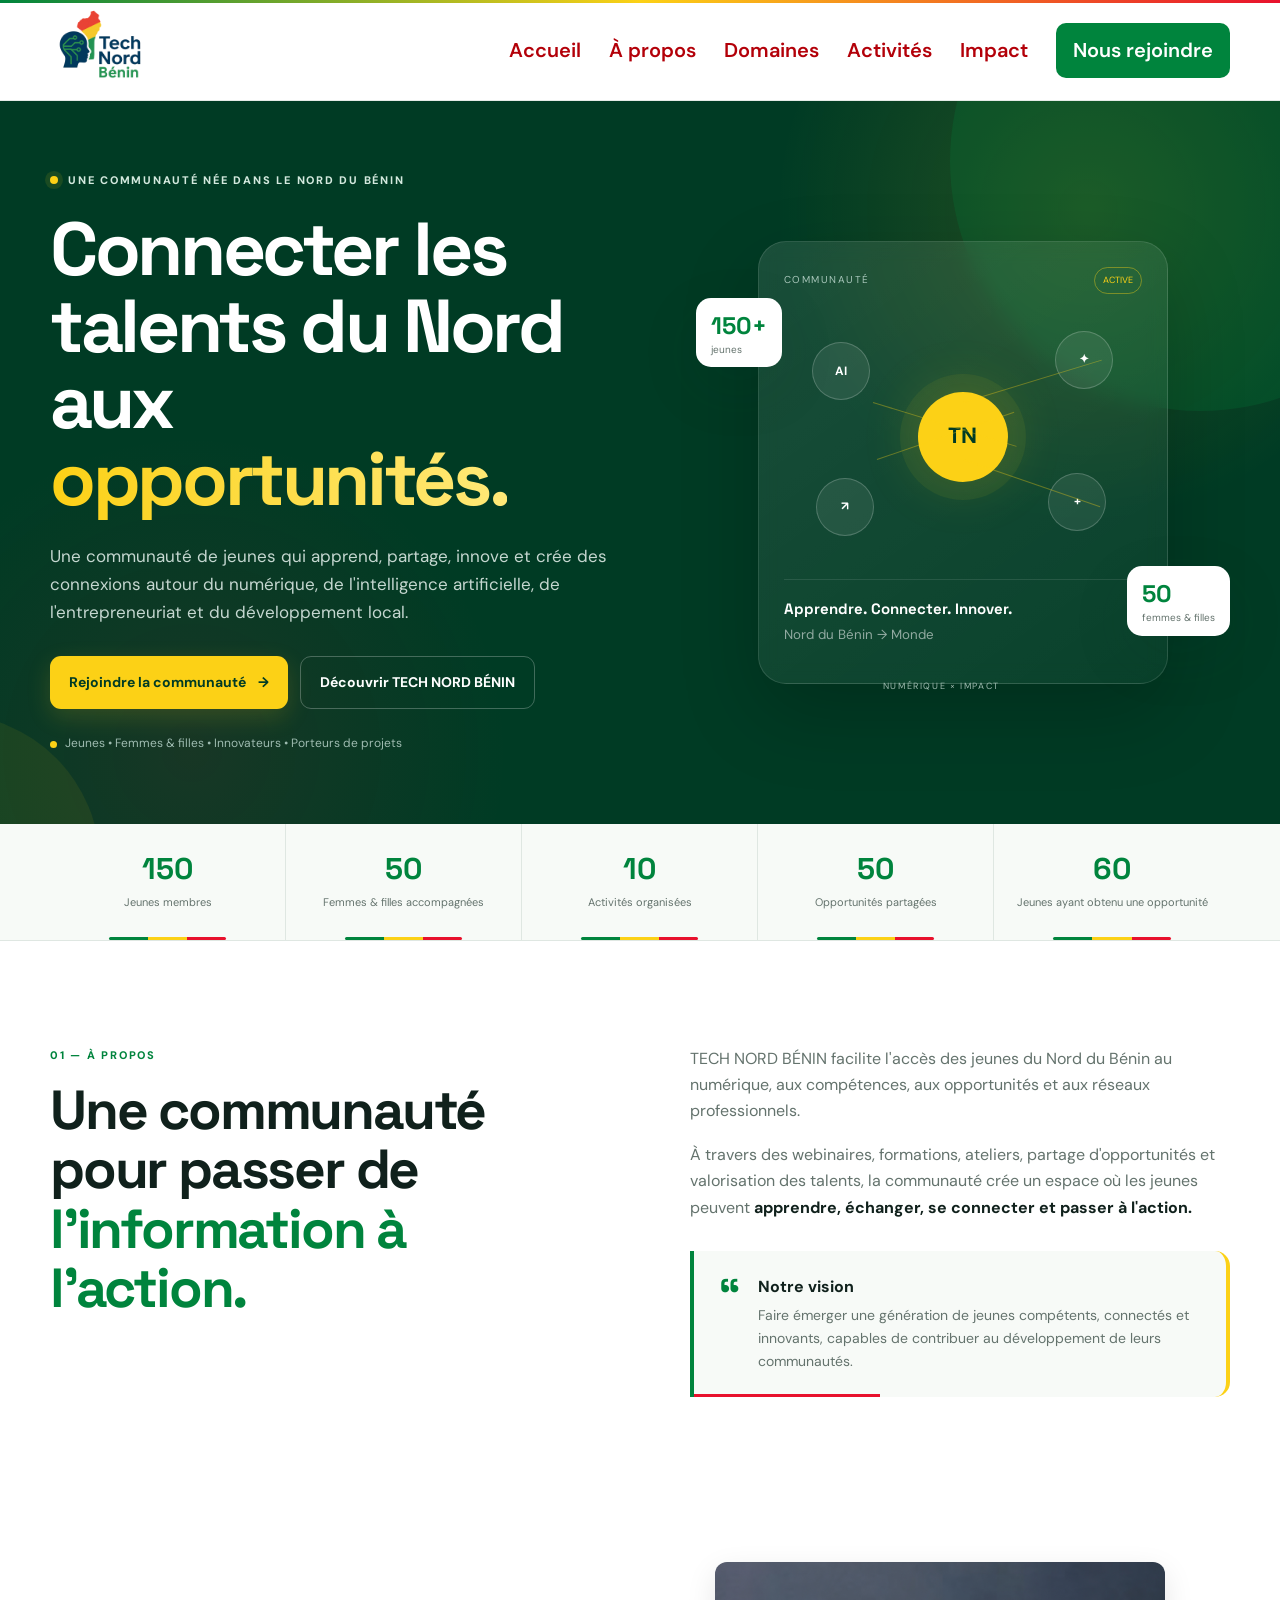
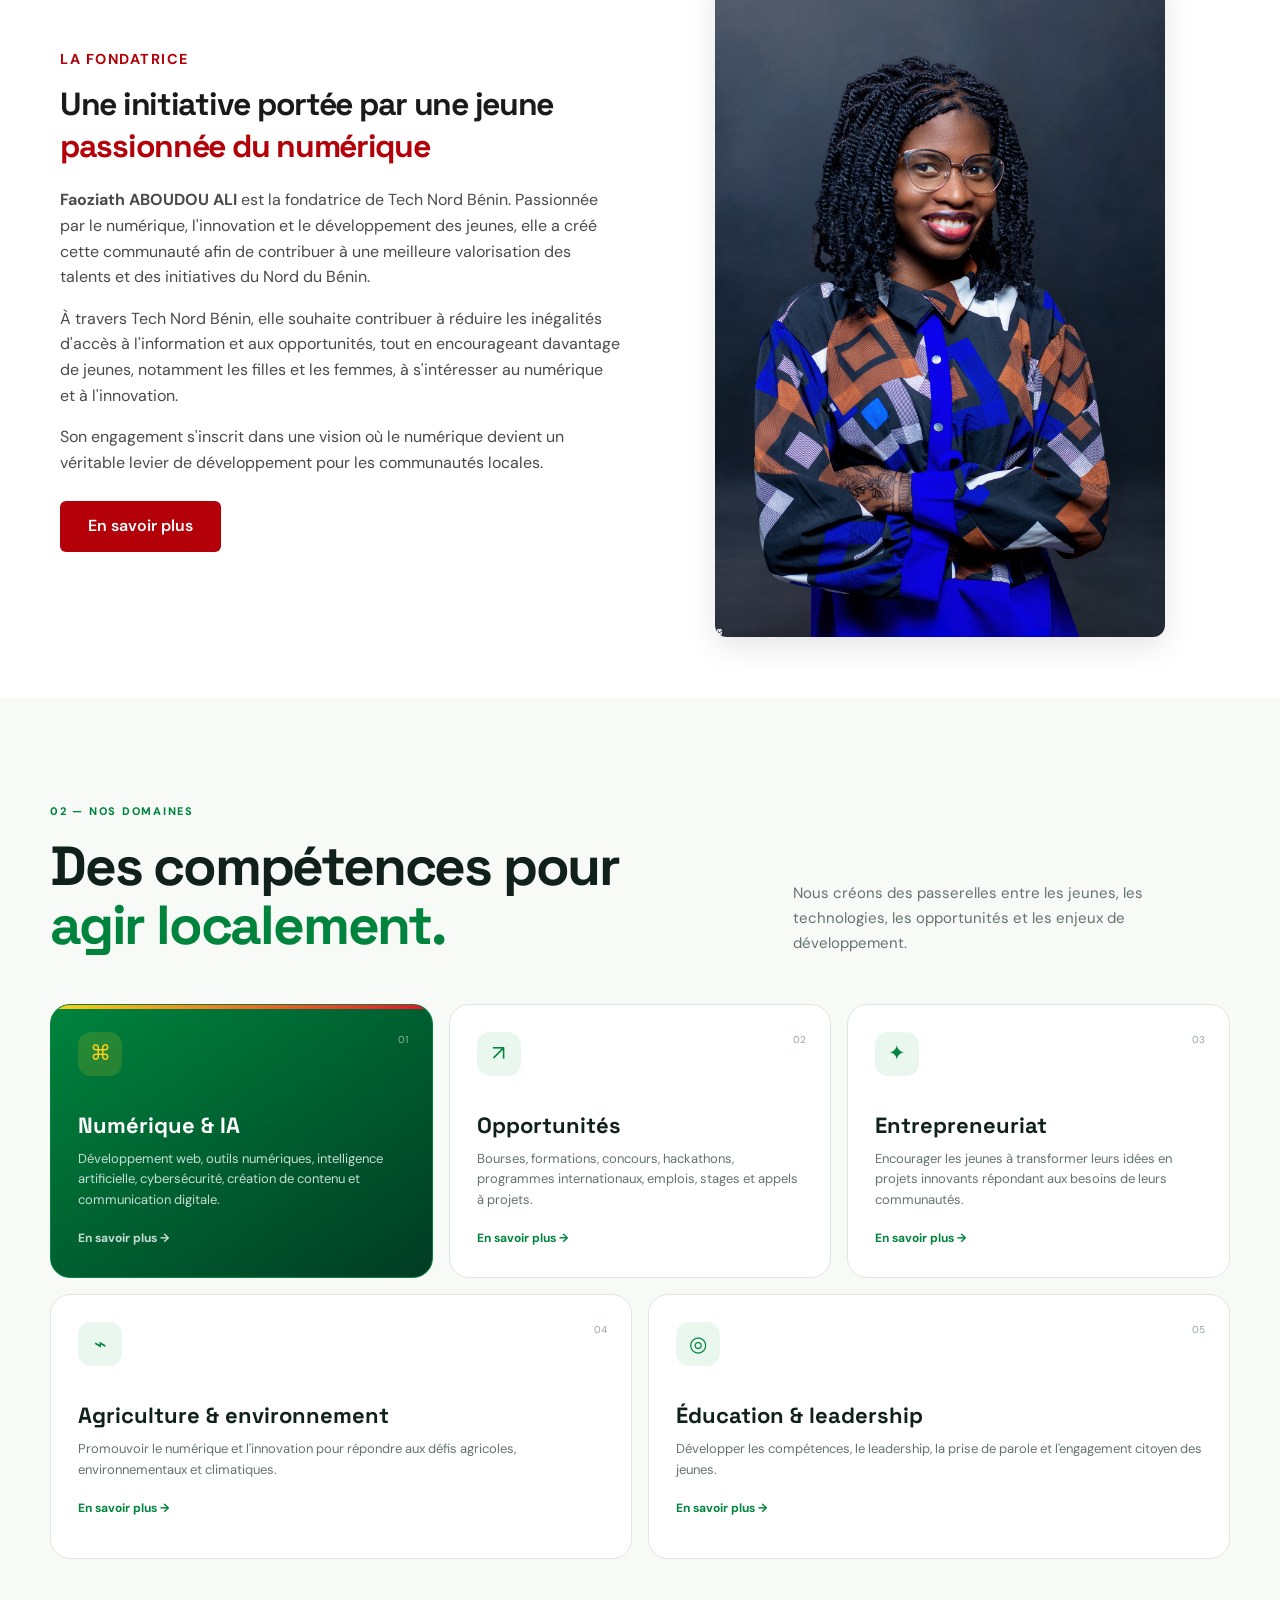
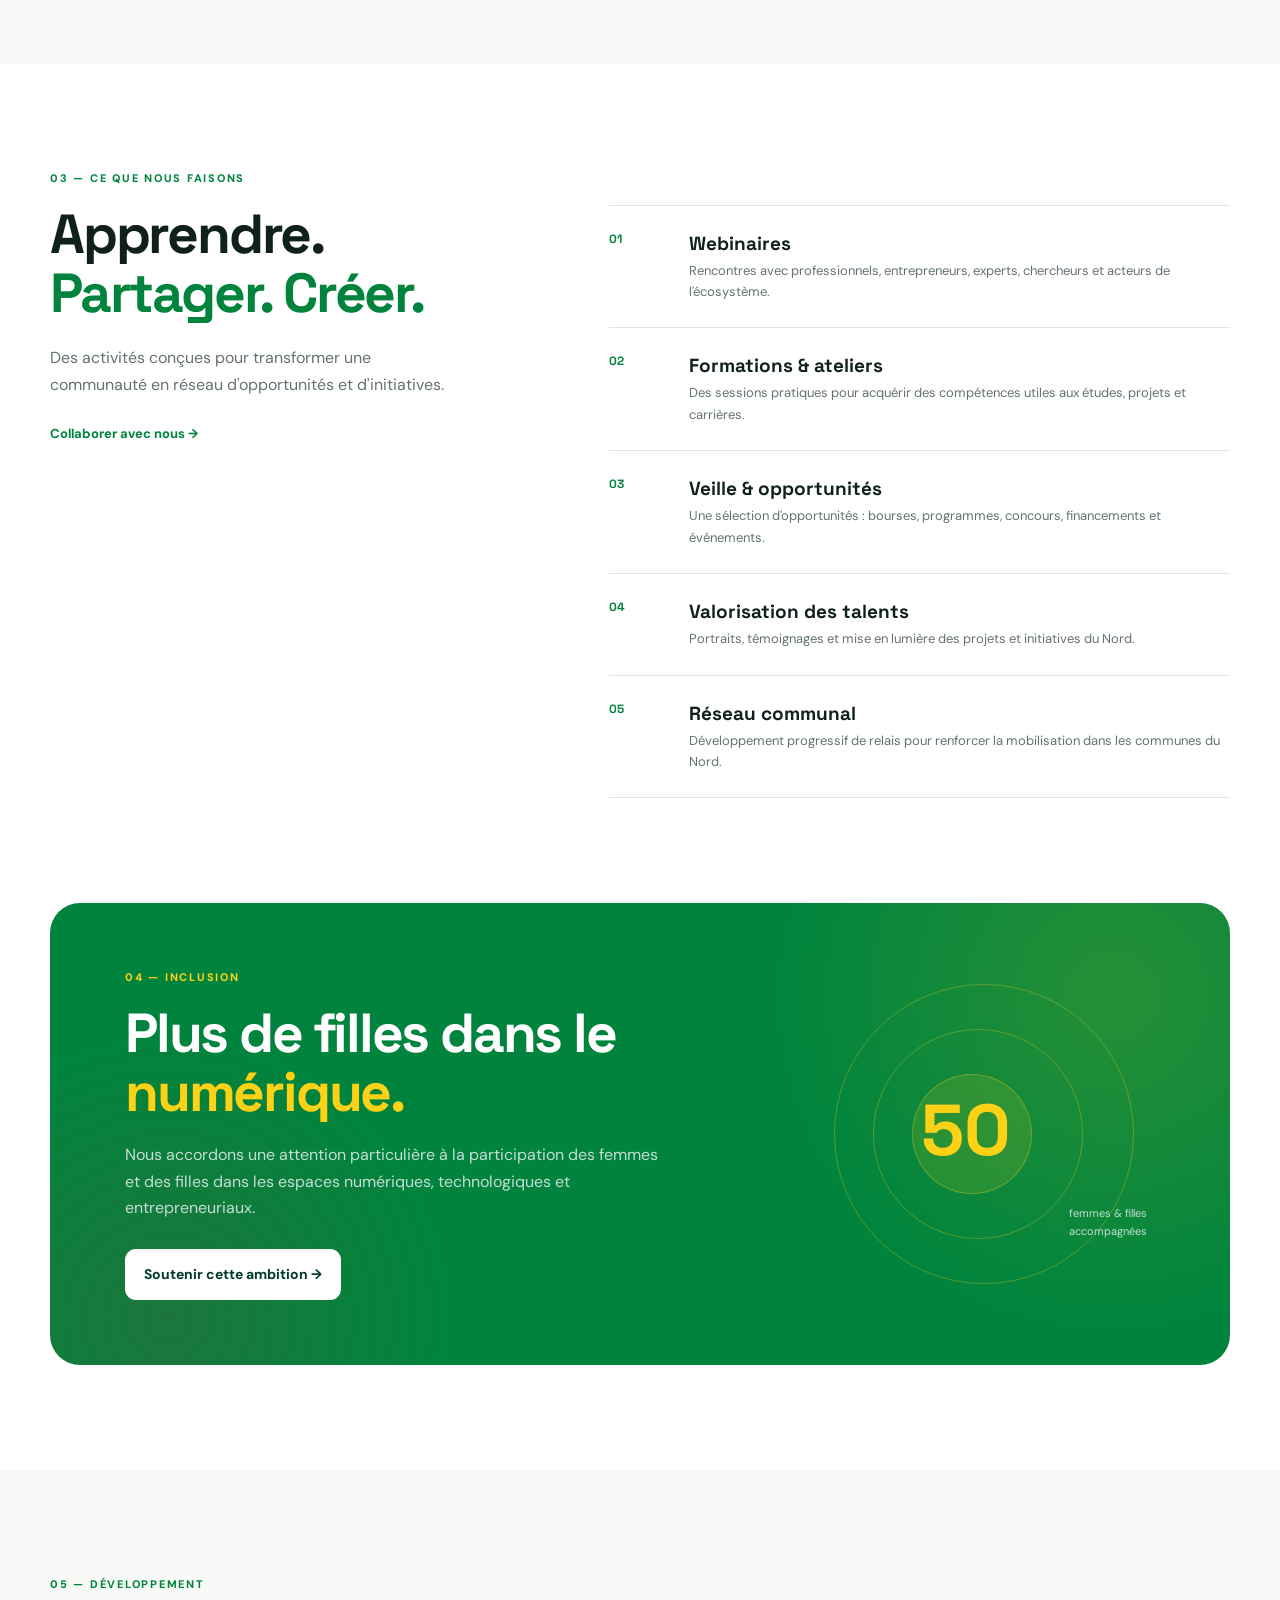
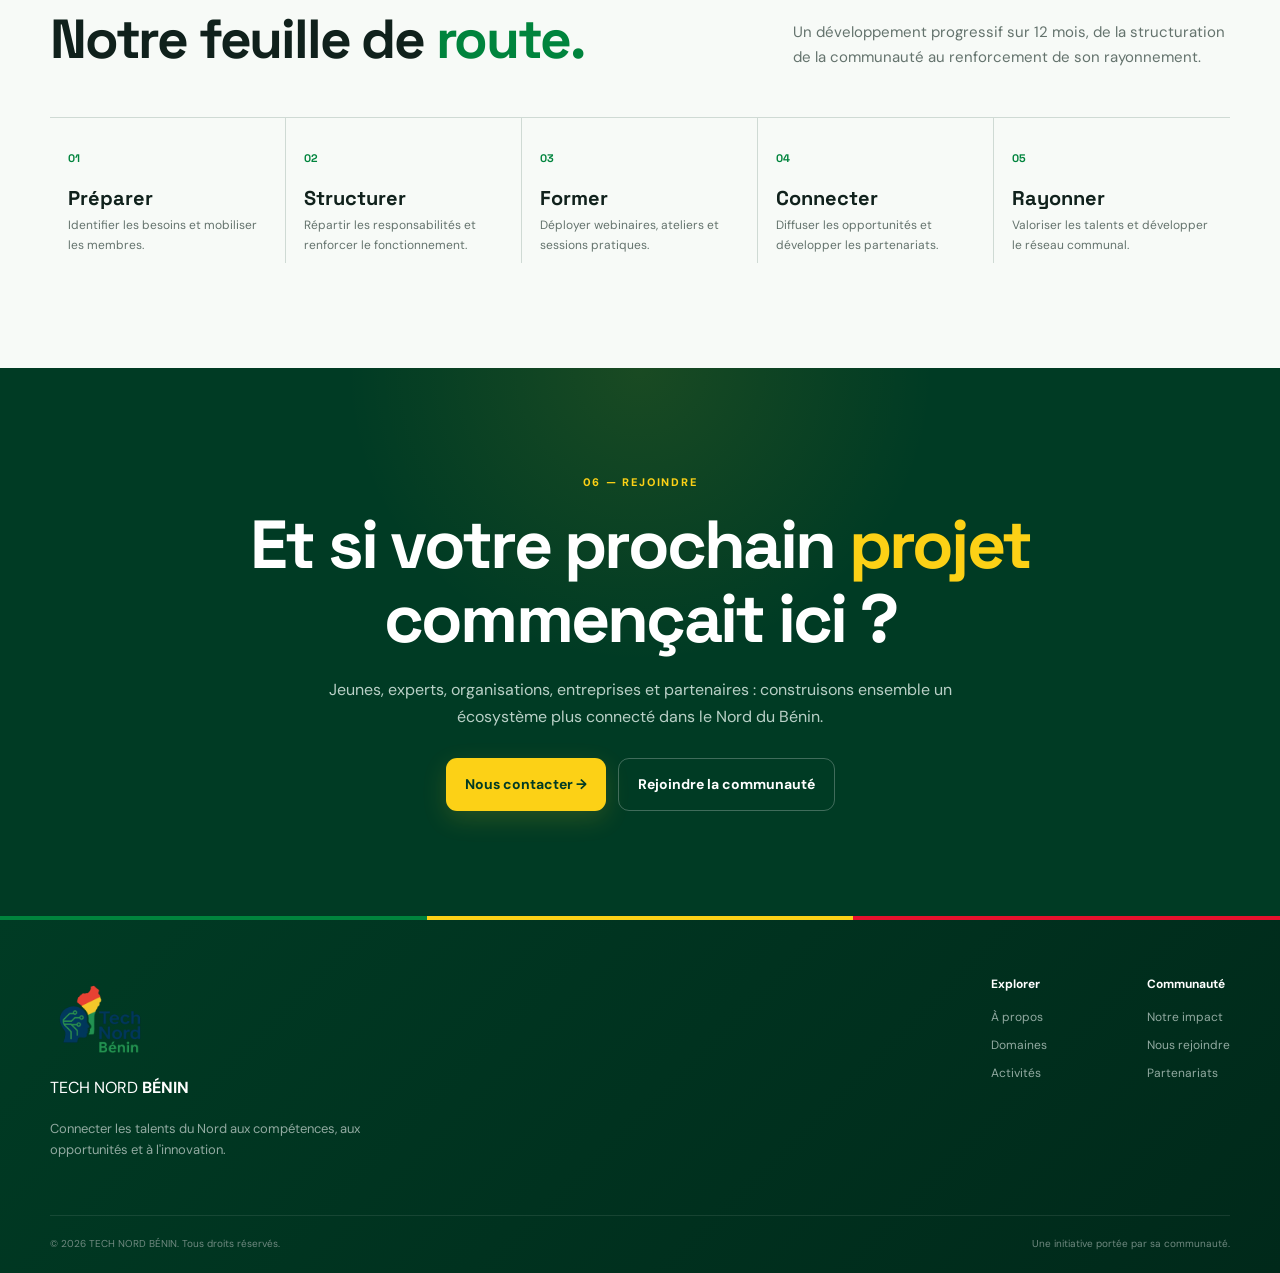
==== text.html @ e6abb1cd "Initial commit - Ajout des fichiers du projet" ====
<!DOCTYPE html>
<html lang="fr">
<head>
    <meta charset="UTF-8">
    <meta name="viewport" content="width=device-width, initial-scale=1.0">

    <meta
        name="description"
        content="TECH NORD BÉNIN — Communauté de jeunes pour le numérique, l'innovation et les opportunités dans le Nord du Bénin."
    >

    <title>TECH NORD BÉNIN | Numérique • Innovation • Opportunités</title>

    <!-- Google Fonts -->
    <link rel="preconnect" href="https://fonts.googleapis.com">
    <link rel="preconnect" href="https://fonts.gstatic.com" crossorigin>

    <link
        href="https://fonts.googleapis.com/css2?family=DM+Sans:wght@400;500;600;700&family=Space+Grotesk:wght@500;600;700&display=swap"
        rel="stylesheet"
    >

    <!-- CSS -->
    <link rel="stylesheet" href="style.css">
</head>

<body>

<!-- =========================================================
     HEADER
========================================================= -->

<header class="header">

    <div class="container nav">

       
        <a href="#" class="logo">
    <img src="Logo Tech Nord Bénin.png" alt="Tech Nord Bénin">
</a>


        </a>

        <!-- Bouton menu mobile -->

        <button
            class="menu-toggle"
            aria-label="Ouvrir le menu"
            aria-expanded="false"
        >
            <span></span>
            <span></span>
            <span></span>
        </button>

        <!-- Navigation -->

        <nav class="nav-links" aria-label="Navigation principale">

            <a href="#accueil">Accueil</a>

            <a href="#apropos">À propos</a>

            <a href="#domaines">Domaines</a>

            <a href="#activites">Activités</a>

            <a href="#impact">Impact</a>

            <a href="#contact" class="nav-cta">
                Nous rejoindre
            </a>

        </nav>

    </div>

</header>


<main>

<!-- =========================================================
     HERO
========================================================= -->

<section id="accueil" class="hero">

    <div class="hero-glow glow-one"></div>
    <div class="hero-glow glow-two"></div>

    <div class="container hero-grid">

        <!-- Texte -->

        <div class="hero-content">

            <div class="eyebrow">

                <span></span>

                Une communauté née dans le Nord du Bénin

            </div>

            <h1>

                Connecter les talents du Nord aux

                <em>opportunités.</em>

            </h1>

            <p class="hero-text">

                Une communauté de jeunes qui apprend, partage,
                innove et crée des connexions autour du numérique,
                de l'intelligence artificielle, de l'entrepreneuriat
                et du développement local.

            </p>

            <div class="hero-actions">

                <a href="#contact" class="btn btn-primary">

                    Rejoindre la communauté

                    <span>→</span>

                </a>

                <a href="#apropos" class="btn btn-outline">

                    Découvrir TECH NORD BÉNIN

                </a>

            </div>

            <div class="hero-note">

                <span class="dot"></span>

                Jeunes • Femmes & filles • Innovateurs • Porteurs de projets

            </div>

        </div>


        <!-- Illustration -->

        <div class="hero-visual">

            <div class="visual-card main-card">

                <div class="card-top">

                    <span class="mini-label">
                        COMMUNAUTÉ
                    </span>

                    <span class="status">
                        ACTIVE
                    </span>

                </div>


                <div class="network">

                    <div class="node center-node">
                        TN
                    </div>

                    <div class="node n1">
                        AI
                    </div>

                    <div class="node n2">
                        ✦
                    </div>

                    <div class="node n3">
                        ↗
                    </div>

                    <div class="node n4">
                        +
                    </div>

                    <div class="line l1"></div>
                    <div class="line l2"></div>
                    <div class="line l3"></div>
                    <div class="line l4"></div>

                </div>


                <div class="card-bottom">

                    <strong>
                        Apprendre. Connecter. Innover.
                    </strong>

                    <small>
                        Nord du Bénin → Monde
                    </small>

                </div>

            </div>


            <!-- Statistique flottante -->

            <div class="floating-stat stat-a">

                <strong>150+</strong>

                <span>
                    jeunes
                </span>

            </div>


            <div class="floating-stat stat-b">

                <strong>50</strong>

                <span>
                    femmes & filles
                </span>

            </div>


            <div class="floating-tag">

                NUMÉRIQUE × IMPACT

            </div>

        </div>

    </div>

</section>


<!-- =========================================================
     IMPACT
========================================================= -->

<section class="impact-strip" id="impact">

    <div class="container stats-grid">

        <div class="stat-item">

            <strong>150</strong>

            <span>
                Jeunes membres
            </span>

        </div>


        <div class="stat-item">

            <strong>50</strong>

            <span>
                Femmes & filles accompagnées
            </span>

        </div>


        <div class="stat-item">

            <strong>10</strong>

            <span>
                Activités organisées
            </span>

        </div>


        <div class="stat-item">

            <strong>50</strong>

            <span>
                Opportunités partagées
            </span>

        </div>


        <div class="stat-item">

            <strong>60</strong>

            <span>
                Jeunes ayant obtenu une opportunité
            </span>

        </div>

    </div>

</section>


<!-- =========================================================
     À PROPOS
========================================================= -->

<section id="apropos" class="section about">

    <div class="container two-col">

        <div>

            <div class="section-label">
                01 — À PROPOS
            </div>

            <h2>

                Une communauté pour passer de

                <span>
                    l'information à l'action.
                </span>

            </h2>

        </div>


        <div class="about-copy">

            <p>

                TECH NORD BÉNIN facilite l'accès des jeunes
                du Nord du Bénin au numérique, aux compétences,
                aux opportunités et aux réseaux professionnels.

            </p>


            <p>

                À travers des webinaires, formations, ateliers,
                partage d'opportunités et valorisation des talents,
                la communauté crée un espace où les jeunes peuvent

                <strong>
                    apprendre, échanger, se connecter et passer à l'action.
                </strong>

            </p>


            <div class="mission-box">

                <span class="quote-mark">
                    “
                </span>

                <div>

                    <strong>
                        Notre vision
                    </strong>

                    <p>

                        Faire émerger une génération de jeunes
                        compétents, connectés et innovants, capables
                        de contribuer au développement de leurs communautés.

                    </p>

                </div>

            </div>

        </div>

    </div>

</section>

<!-- FONDATRICE --> <div class="founder-container"> 
    <div class="founder-content"> <span class="section-tag">LA FONDATRICE</span> 
        <h2> Une initiative portée par une jeune <span>passionnée du numérique</span> </h2> 
        <p> <strong>Faoziath ABOUDOU ALI</strong> est la fondatrice de Tech Nord Bénin. Passionnée par le numérique, l'innovation et le développement des jeunes, elle a créé cette communauté afin de contribuer à une meilleure valorisation des talents et des initiatives du Nord du Bénin. </p>
         <p> À travers Tech Nord Bénin, elle souhaite contribuer à réduire les inégalités d'accès à l'information et aux opportunités, tout en encourageant davantage de jeunes, notamment les filles et les femmes, à s'intéresser au numérique et à l'innovation. </p>
          <p> Son engagement s'inscrit dans une vision où le numérique devient un véritable levier de développement pour les communautés locales. </p>
           <a href="#contact" class="about-button"> En savoir plus </a>
         </div> 
         <div class="founder-image">
             <img src="SAVE_20260714_125118.jpg" alt="Faoziath ABOUDOU ALI, fondatrice de Tech Nord Bénin"> </div> </div> 
</section>

        
<!-- =========================================================
     DOMAINES
========================================================= -->

<section id="domaines" class="section domains">

    <div class="container">

        <div class="section-heading">

            <div>

                <div class="section-label">
                    02 — NOS DOMAINES
                </div>

                <h2>

                    Des compétences pour

                    <span>
                        agir localement.
                    </span>

                </h2>

            </div>


            <p>

                Nous créons des passerelles entre les jeunes,
                les technologies, les opportunités et les enjeux
                de développement.

            </p>

        </div>


        <div class="domain-grid">


            <!-- Domaine 1 -->

            <article class="domain-card featured">

                <div class="icon">
                    ⌘
                </div>

                <span class="number">
                    01
                </span>

                <h3>
                    Numérique & IA
                </h3>

                <p>

                    Développement web, outils numériques,
                    intelligence artificielle, cybersécurité,
                    création de contenu et communication digitale.

                </p>

                <a href="#contact">
                    En savoir plus →
                </a>

            </article>


            <!-- Domaine 2 -->

            <article class="domain-card">

                <div class="icon">
                    ↗
                </div>

                <span class="number">
                    02
                </span>

                <h3>
                    Opportunités
                </h3>

                <p>

                    Bourses, formations, concours, hackathons,
                    programmes internationaux, emplois, stages
                    et appels à projets.

                </p>

                <a href="#contact">
                    En savoir plus →
                </a>

            </article>


            <!-- Domaine 3 -->

            <article class="domain-card">

                <div class="icon">
                    ✦
                </div>

                <span class="number">
                    03
                </span>

                <h3>
                    Entrepreneuriat
                </h3>

                <p>

                    Encourager les jeunes à transformer leurs idées
                    en projets innovants répondant aux besoins
                    de leurs communautés.

                </p>

                <a href="#contact">
                    En savoir plus →
                </a>

            </article>


            <!-- Domaine 4 -->

            <article class="domain-card">

                <div class="icon">
                    ⌁
                </div>

                <span class="number">
                    04
                </span>

                <h3>
                    Agriculture & environnement
                </h3>

                <p>

                    Promouvoir le numérique et l'innovation pour
                    répondre aux défis agricoles, environnementaux
                    et climatiques.

                </p>

                <a href="#contact">
                    En savoir plus →
                </a>

            </article>


            <!-- Domaine 5 -->

            <article class="domain-card">

                <div class="icon">
                    ◎
                </div>

                <span class="number">
                    05
                </span>

                <h3>
                    Éducation & leadership
                </h3>

                <p>

                    Développer les compétences, le leadership,
                    la prise de parole et l'engagement citoyen
                    des jeunes.

                </p>

                <a href="#contact">
                    En savoir plus →
                </a>

            </article>

        </div>

    </div>

</section>


<!-- =========================================================
     ACTIVITÉS
========================================================= -->

<section id="activites" class="section activities">

    <div class="container">

        <div class="section-label">
            03 — CE QUE NOUS FAISONS
        </div>


        <div class="activities-layout">

            <div>

                <h2>

                    Apprendre.

                    <br>

                    <span>
                        Partager. Créer.
                    </span>

                </h2>


                <p class="large-copy">

                    Des activités conçues pour transformer
                    une communauté en réseau d'opportunités
                    et d'initiatives.

                </p>


                <a href="#contact" class="text-link">

                    Collaborer avec nous →

                </a>

            </div>


            <div class="activity-list">


                <div class="activity">

                    <span>01</span>

                    <div>

                        <h3>
                            Webinaires
                        </h3>

                        <p>

                            Rencontres avec professionnels,
                            entrepreneurs, experts, chercheurs
                            et acteurs de l'écosystème.

                        </p>

                    </div>

                </div>


                <div class="activity">

                    <span>02</span>

                    <div>

                        <h3>
                            Formations & ateliers
                        </h3>

                        <p>

                            Des sessions pratiques pour acquérir
                            des compétences utiles aux études,
                            projets et carrières.

                        </p>

                    </div>

                </div>


                <div class="activity">

                    <span>03</span>

                    <div>

                        <h3>
                            Veille & opportunités
                        </h3>

                        <p>

                            Une sélection d'opportunités :
                            bourses, programmes, concours,
                            financements et événements.

                        </p>

                    </div>

                </div>


                <div class="activity">

                    <span>04</span>

                    <div>

                        <h3>
                            Valorisation des talents
                        </h3>

                        <p>

                            Portraits, témoignages et mise en lumière
                            des projets et initiatives du Nord.

                        </p>

                    </div>

                </div>


                <div class="activity">

                    <span>05</span>

                    <div>

                        <h3>
                            Réseau communal
                        </h3>

                        <p>

                            Développement progressif de relais pour
                            renforcer la mobilisation dans les communes
                            du Nord.

                        </p>

                    </div>

                </div>

            </div>

        </div>

    </div>

</section>


<!-- =========================================================
     INCLUSION
========================================================= -->

<section class="section inclusion">

    <div class="container inclusion-box">

        <div class="inclusion-content">

            <div class="section-label">
                04 — INCLUSION
            </div>

            <h2>

                Plus de filles dans le

                <span>
                    numérique.
                </span>

            </h2>

            <p>

                Nous accordons une attention particulière à
                la participation des femmes et des filles dans
                les espaces numériques, technologiques et
                entrepreneuriaux.

            </p>

            <a href="#contact" class="btn btn-light">

                Soutenir cette ambition →

            </a>

        </div>


        <div class="inclusion-visual">

            <div class="circle c1"></div>

            <div class="circle c2"></div>

            <div class="circle c3"></div>

            <div class="big-50">
                50
            </div>

            <div class="small-text">

                femmes & filles
                <br>
                accompagnées

            </div>

        </div>

    </div>

</section>


<!-- =========================================================
     FEUILLE DE ROUTE
========================================================= -->

<section class="section roadmap">

    <div class="container">

        <div class="section-heading">

            <div>

                <div class="section-label">
                    05 — DÉVELOPPEMENT
                </div>

                <h2>

                    Notre feuille de

                    <span>
                        route.
                    </span>

                </h2>

            </div>


            <p>

                Un développement progressif sur 12 mois,
                de la structuration de la communauté au
                renforcement de son rayonnement.

            </p>

        </div>


        <div class="timeline">


            <div class="timeline-item">

                <span>01</span>

                <div>

                    <strong>
                        Préparer
                    </strong>

                    <p>
                        Identifier les besoins et mobiliser les membres.
                    </p>

                </div>

            </div>


            <div class="timeline-item">

                <span>02</span>

                <div>

                    <strong>
                        Structurer
                    </strong>

                    <p>
                        Répartir les responsabilités et renforcer le fonctionnement.
                    </p>

                </div>

            </div>


            <div class="timeline-item">

                <span>03</span>

                <div>

                    <strong>
                        Former
                    </strong>

                    <p>
                        Déployer webinaires, ateliers et sessions pratiques.
                    </p>

                </div>

            </div>


            <div class="timeline-item">

                <span>04</span>

                <div>

                    <strong>
                        Connecter
                    </strong>

                    <p>
                        Diffuser les opportunités et développer les partenariats.
                    </p>

                </div>

            </div>


            <div class="timeline-item">

                <span>05</span>

                <div>

                    <strong>
                        Rayonner
                    </strong>

                    <p>
                        Valoriser les talents et développer le réseau communal.
                    </p>

                </div>

            </div>

        </div>

    </div>

</section>


<!-- =========================================================
     CONTACT / CTA
========================================================= -->

<section id="contact" class="cta-section">

    <div class="container cta-inner">

        <div class="section-label">
            06 — REJOINDRE
        </div>

        <h2>

            Et si votre prochain

            <span>
                projet
            </span>

            commençait ici ?

        </h2>

        <p>

            Jeunes, experts, organisations, entreprises et partenaires :
            construisons ensemble un écosystème plus connecté
            dans le Nord du Bénin.

        </p>


        <div class="cta-actions">

            <a
                href="mailto:contact@technordbenin.org"
                class="btn btn-primary"
            >

                Nous contacter →

            </a>

            <a href="#" class="btn btn-outline">

                Rejoindre la communauté

            </a>

        </div>

    </div>

</section>

</main>


<!-- =========================================================
     FOOTER
========================================================= -->

<footer class="footer">

    <div class="container footer-top">


        <div class="footer-brand">

             <a href="#" class="logo">
    <img src="Logo Tech Nord Bénin.png" alt="Tech Nord Bénin">
</a>

                <span class="logo-text">

                    TECH NORD <b>BÉNIN</b>

                </span>

            </a>


            <p>

                Connecter les talents du Nord aux compétences,
                aux opportunités et à l'innovation.

            </p>

        </div>


        <div class="footer-links">


            <div>

                <strong>
                    Explorer
                </strong>

                <a href="#apropos">
                    À propos
                </a>

                <a href="#domaines">
                    Domaines
                </a>

                <a href="#activites">
                    Activités
                </a>

            </div>


            <div>

                <strong>
                    Communauté
                </strong>

                <a href="#impact">
                    Notre impact
                </a>

                <a href="#contact">
                    Nous rejoindre
                </a>

                <a href="#contact">
                    Partenariats
                </a>

            </div>

        </div>

    </div>


    <div class="container footer-bottom">

        <span>
            © 2026 TECH NORD BÉNIN. Tous droits réservés.
        </span>

        <span>
            Une initiative portée par sa communauté.
        </span>

    </div>

</footer>


<!-- =========================================================
     JAVASCRIPT MENU MOBILE
========================================================= -->

<script>

    const toggle = document.querySelector(".menu-toggle");

    const nav = document.querySelector(".nav-links");


    toggle.addEventListener("click", () => {

        const isOpen = nav.classList.toggle("open");

        toggle.setAttribute(
            "aria-expanded",
            isOpen
        );

    });


    /*
       Fermer le menu après avoir cliqué
       sur un lien mobile.
    */

    document
        .querySelectorAll(".nav-links a")
        .forEach(link => {

            link.addEventListener("click", () => {

                nav.classList.remove("open");

                toggle.setAttribute(
                    "aria-expanded",
                    "false"
                );

            });

        });

</script>

</body>
</html>
---- style.css ----
/* =========================================================
   VARIABLES — IDENTITÉ TECH NORD BÉNIN
========================================================= */

.logo img {
    width: 100px;
    height: 100px;
    object-fit: contain;
    display: block;
}

:root {

    /* Couleurs principales du logo */
    --green: #00843D;
    --green-dark: #006B32;
    --green-deep: #003B24;

    --yellow: #FCD116;
    --yellow-dark: #E5B900;

    --red: #E8112D;
    --red-dark: #C90E26;

    /* Couleurs secondaires */
    --green-soft: #EAF7EF;
    --yellow-soft: #FFF8D6;
    --red-soft: #FFF0F2;

    --cream: #F7FAF7;

    --white: #ffffff;

    --ink: #10211c;

    --muted: #64736d;

    --line: #dfe7e2;

    /* Dégradé officiel */
    --brand-gradient:
        linear-gradient(
            90deg,
            var(--green) 0%,
            var(--yellow) 50%,
            var(--red) 100%
        );

    /* Ombres */
    --shadow:
        0 20px 60px rgba(0, 59, 36, 0.10);

    --shadow-hover:
        0 25px 70px rgba(0, 59, 36, 0.16);

    /* Dimensions */
    --radius: 22px;

    --max-width: 1180px;

}


/* =========================================================
   RESET
========================================================= */

* {

    margin: 0;

    padding: 0;

    box-sizing: border-box;

}


html {

    scroll-behavior: smooth;

}


body {

    font-family: "DM Sans", sans-serif;

    color: var(--ink);

    background: #ffffff;

    line-height: 1.65;

    overflow-x: hidden;

}


a {

    text-decoration: none;

    color: inherit;

}


button {

    font-family: inherit;

}


/* =========================================================
   CONTAINER
========================================================= */

.container {

    width: min(
        var(--max-width),
        calc(100% - 48px)
    );

    margin-inline: auto;

}


/* =========================================================
   HEADER
========================================================= */

.header {

    position: sticky;

    top: 0;

    z-index: 1000;

    background:
        rgba(255, 255, 255, 0.96);

    backdrop-filter: blur(18px);

    border-bottom:
        1px solid rgba(223, 231, 226, 0.8);

}


/* Petite ligne aux couleurs du logo */

.header::before {

    content: "";

    position: absolute;

    top: 0;

    left: 0;

    width: 100%;

    height: 3px;

    background:
        linear-gradient(
            90deg,
            var(--green) 0%,
            var(--yellow) 50%,
            var(--red) 100%
        );

}


.nav {

    min-height: 76px;

    display: flex;

    align-items: center;

    justify-content: space-between;

    gap: 30px;

}


/* =========================================================
   LOGO
========================================================= */

.logo {

    display: flex;

    align-items: center;

    gap: 11px;

    font-family:
        "Space Grotesk",
        sans-serif;

    font-weight: 700;

    font-size: 14px;

    letter-spacing: 0.02em;

}


.logo b {

    color: var(--green);

}


.logo-mark {

    width: 42px;

    height: 42px;

    display: grid;

    place-items: center;

    position: relative;

    background:
        linear-gradient(
            135deg,
            var(--green) 0%,
            var(--green) 52%,
            var(--yellow) 52%,
            var(--yellow) 76%,
            var(--red) 76%,
            var(--red) 100%
        );

    color: #ffffff;

    border-radius: 12px;

    font-size: 12px;

    font-weight: 800;

    overflow: hidden;

    box-shadow:
        0 8px 22px
        rgba(0, 132, 61, 0.22);

}


.logo-mark span {

    position: relative;

    z-index: 2;

}


/* =========================================================
   NAVIGATION
========================================================= */

.nav-links {

    display: flex;

    align-items: center;

    gap: 28px;

    font-size: 20px;

    font-weight: 600;

    color:#b30009;

}


.nav-links a {

    transition:
        color 0.2s ease,
        transform 0.2s ease;

}


.nav-links a:hover {

    color: var(--green);

}


.nav-cta {

    background: var(--green);

    color: #ffffff !important;

    padding: 11px 17px;

    border-radius: 10px;

    transition:
        background 0.2s ease,
        transform 0.2s ease,
        box-shadow 0.2s ease;

}


.nav-cta:hover {

    background: var(--green-dark);

    transform: translateY(-2px);

    box-shadow:
        0 8px 20px
        rgba(0, 132, 61, 0.18);

}


/* =========================================================
   MENU MOBILE
========================================================= */

.menu-toggle {

    display: none;

    border: none;

    background: transparent;

    cursor: pointer;

}


.menu-toggle span {

    display: block;

    width: 25px;

    height: 2px;

    background: var(--green-dark);

    margin: 5px;

    border-radius: 5px;

}


/* =========================================================
   HERO
========================================================= */

.hero {

    position: relative;

    min-height: 650px;

    background:
        radial-gradient(
            circle at 85% 15%,
            rgba(252, 209, 22, 0.14),
            transparent 25%
        ),
        radial-gradient(
            circle at 15% 90%,
            rgba(232, 17, 45, 0.10),
            transparent 25%
        ),
        var(--green-deep);

    color: #ffffff;

    overflow: hidden;

}


.hero-grid {

    min-height: 650px;

    display: grid;

    grid-template-columns:
        1.05fr
        0.95fr;

    align-items: center;

    gap: 55px;

    padding-block: 70px;

}


/* =========================================================
   HERO — TEXTE
========================================================= */

.eyebrow {

    display: flex;

    align-items: center;

    gap: 10px;

    color: #d3e9de;

    font-size: 11px;

    font-weight: 800;

    letter-spacing: 0.16em;

    text-transform: uppercase;

    margin-bottom: 22px;

}


.eyebrow span {

    width: 8px;

    height: 8px;

    background: var(--yellow);

    border-radius: 50%;

    box-shadow:
        0 0 0 5px
        rgba(252, 209, 22, 0.10);

}


.hero h1 {

    font-family:
        "Space Grotesk",
        sans-serif;

    font-size:
        clamp(45px, 6vw, 75px);

    line-height: 1.02;

    font-weight: 700;

    letter-spacing: -0.045em;

    max-width: 760px;

}


.hero h1 em {

    font-style: normal;

    background:
        linear-gradient(
            90deg,
            var(--yellow),
            #FFE978
        );

    -webkit-background-clip: text;

    background-clip: text;

    color: transparent;

}


.hero-text {

    color: #c5d7d0;

    font-size: 17px;

    max-width: 650px;

    margin:
        25px
        0
        30px;

}


/* =========================================================
   HERO — BOUTONS
========================================================= */

.hero-actions {

    display: flex;

    gap: 12px;

    flex-wrap: wrap;

}


.btn {

    display: inline-flex;

    align-items: center;

    justify-content: center;

    gap: 12px;

    border-radius: 11px;

    padding: 14px 19px;

    font-weight: 700;

    font-size: 14px;

    transition:
        transform 0.2s ease,
        box-shadow 0.2s ease,
        background 0.2s ease;

}


.btn-primary {

    background: var(--yellow);

    color: var(--green-deep);

    box-shadow:
        0 8px 25px
        rgba(252, 209, 22, 0.15);

}


.btn-primary:hover {

    background: #FFD92E;

    transform: translateY(-3px);

    box-shadow:
        0 14px 35px
        rgba(252, 209, 22, 0.25);

}


.btn-outline {

    border:
        1px solid
        rgba(255, 255, 255, 0.25);

    color: #ffffff;

}


.btn-outline:hover {

    background:
        rgba(255, 255, 255, 0.08);

    border-color:
        rgba(252, 209, 22, 0.5);

}


.btn-red {

    background: var(--red);

    color: #ffffff;

}


.btn-red:hover {

    background: var(--red-dark);

    transform: translateY(-2px);

}


.hero-note {

    margin-top: 25px;

    font-size: 12px;

    color: #9ebbb0;

    display: flex;

    gap: 8px;

    align-items: center;

}


.dot {

    width: 7px;

    height: 7px;

    background: var(--yellow);

    border-radius: 50%;

}


/* =========================================================
   HERO — EFFETS VISUELS
========================================================= */

.hero-glow {

    position: absolute;

    border-radius: 50%;

    opacity: 0.22;

}


.glow-one {

    width: 500px;

    height: 500px;

    background: var(--green);

    right: -170px;

    top: -190px;

}


.glow-two {

    width: 300px;

    height: 300px;

    background: var(--yellow);

    left: -200px;

    bottom: -190px;

    opacity: 0.07;

}


/* =========================================================
   HERO VISUAL
========================================================= */

.hero-visual {

    position: relative;

    min-height: 470px;

    display: flex;

    align-items: center;

    justify-content: center;

}


/* =========================================================
   CARTE PRINCIPALE
========================================================= */

.main-card {

    width: min(410px, 82%);

    aspect-ratio: 1 / 1.08;

    border:
        1px solid
        rgba(255, 255, 255, 0.12);

    background:
        linear-gradient(
            145deg,
            rgba(255, 255, 255, 0.10),
            rgba(255, 255, 255, 0.035)
        );

    border-radius: 28px;

    padding: 25px;

    box-shadow:
        0 30px 80px
        rgba(0, 0, 0, 0.2);

    backdrop-filter: blur(10px);

}


/* =========================================================
   CARD TOP
========================================================= */

.card-top,
.card-bottom {

    display: flex;

    justify-content: space-between;

    align-items: center;

}


.mini-label {

    font-size: 10px;

    letter-spacing: 0.15em;

    color: #a9c7bb;

}


.status {

    font-size: 9px;

    color: var(--yellow);

    border:
        1px solid
        rgba(252, 209, 22, 0.4);

    padding: 5px 8px;

    border-radius: 20px;

}


/* =========================================================
   RÉSEAU
========================================================= */

.network {

    height: 285px;

    position: relative;

}


.node {

    position: absolute;

    width: 58px;

    height: 58px;

    border-radius: 50%;

    display: grid;

    place-items: center;

    border:
        1px solid
        rgba(255, 255, 255, 0.2);

    background:
        rgba(255, 255, 255, 0.08);

    font-size: 12px;

    font-weight: 700;

}


.center-node {

    left: 50%;

    top: 50%;

    transform:
        translate(-50%, -50%);

    width: 90px;

    height: 90px;

    background: var(--yellow);

    color: var(--green-deep);

    border: 0;

    font-size: 22px;

    box-shadow:
        0 0 0 18px
        rgba(252, 209, 22, 0.06),
        0 0 60px
        rgba(252, 209, 22, 0.20);

}


.n1 {

    left: 8%;

    top: 17%;

}


.n2 {

    right: 8%;

    top: 13%;

}


.n3 {

    left: 9%;

    bottom: 15%;

}


.n4 {

    right: 10%;

    bottom: 17%;

}


/* =========================================================
   CONNEXIONS
========================================================= */

.line {

    height: 1px;

    background:
        rgba(252, 209, 22, 0.35);

    position: absolute;

    transform-origin: left center;

}


.l1 {

    width: 150px;

    left: 25%;

    top: 38%;

    transform: rotate(17deg);

}


.l2 {

    width: 145px;

    left: 50%;

    top: 38%;

    transform: rotate(-17deg);

}


.l3 {

    width: 145px;

    left: 26%;

    top: 58%;

    transform: rotate(-19deg);

}


.l4 {

    width: 145px;

    left: 50%;

    top: 58%;

    transform: rotate(19deg);

}


/* =========================================================
   BAS DE CARTE
========================================================= */

.card-bottom {

    border-top:
        1px solid
        rgba(255, 255, 255, 0.1);

    padding-top: 17px;

    flex-direction: column;

    align-items: flex-start;

    gap: 2px;

}


.card-bottom strong {

    font-family:
        "Space Grotesk",
        sans-serif;

    font-size: 15px;

}


.card-bottom small {

    color: #91aaa1;

}


/* =========================================================
   STATISTIQUES FLOTTANTES
========================================================= */

.floating-stat {

    position: absolute;

    background: #ffffff;

    color: var(--ink);

    border-radius: 15px;

    padding: 12px 15px;

    box-shadow: var(--shadow);

    display: flex;

    flex-direction: column;

    line-height: 1.15;

}


.floating-stat strong {

    font:
        700 24px
        "Space Grotesk";

    color: var(--green);

}


.floating-stat span {

    font-size: 10px;

    color: var(--muted);

    margin-top: 3px;

}


.stat-a {

    top: 70px;

    left: 0;

}


.stat-b {

    bottom: 62px;

    right: 0;

}


.floating-tag {

    position: absolute;

    bottom: 4px;

    left: 35%;

    font-size: 9px;

    letter-spacing: 0.18em;

    color: #9ebbb0;

}


/* =========================================================
   IMPACT
========================================================= */

.impact-strip {

    background: var(--cream);

    border-bottom:
        1px solid var(--line);

}


.stats-grid {

    display: grid;

    grid-template-columns:
        repeat(5, 1fr);

}


.stat-item {

    padding: 25px 16px;

    border-right:
        1px solid var(--line);

    text-align: center;

    position: relative;

}


.stat-item:last-child {

    border-right: 0;

}


/* Barre tricolore */

.stat-item::after {

    content: "";

    position: absolute;

    left: 25%;

    right: 25%;

    bottom: 0;

    height: 3px;

    background:
        linear-gradient(
            90deg,
            var(--green) 0 33.33%,
            var(--yellow) 33.33% 66.66%,
            var(--red) 66.66% 100%
        );

    border-radius: 10px;

}


.stat-item strong {

    display: block;

    font:
        700 30px
        "Space Grotesk";

    color: var(--green);

}


.stat-item span {

    font-size: 11px;

    color: var(--muted);

}


/* =========================================================
   SECTIONS
========================================================= */

.section {

    padding: 105px 0;

}


.section-label {

    color: var(--green);

    font-size: 11px;

    font-weight: 800;

    letter-spacing: 0.16em;

    text-transform: uppercase;

    margin-bottom: 17px;

}


h2 {

    font:
        700 clamp(36px, 4.3vw, 57px)
        / 1.08
        "Space Grotesk";

    letter-spacing: -0.04em;

}


h2 span {

    color: var(--green);

}


/* =========================================================
   À PROPOS
========================================================= */

.two-col {

    display: grid;

    grid-template-columns:
        1fr
        1fr;

    gap: 100px;

}


.about-copy {

    font-size: 16px;

    color: var(--muted);

}


.about-copy > p + p {

    margin-top: 17px;

}


.about-copy strong {

    color: var(--ink);

}


/* =========================================================
   MISSION
========================================================= */

.mission-box {

    margin-top: 30px;

    background: var(--cream);

    border-left:
        4px solid var(--green);

    border-right:
        4px solid var(--yellow);

    padding: 23px 25px;

    display: flex;

    gap: 17px;

    border-radius:
        0 15px 15px 0;

    position: relative;

    overflow: hidden;

}


.mission-box::after {

    content: "";

    position: absolute;

    left: 0;

    bottom: 0;

    width: 35%;

    height: 3px;

    background: var(--red);

}


.quote-mark {

    font:
        700 42px / 1
        "Space Grotesk";

    color: var(--green);

}


.mission-box strong {

    display: block;

    margin-bottom: 4px;

}


.mission-box p {

    font-size: 14px;

}


/* =========================================================
   DOMAINES
========================================================= */

.domains {

    background: #f8faf7;

}


.section-heading {

    display: grid;

    grid-template-columns:
        1fr
        0.65fr;

    gap: 70px;

    align-items: end;

    margin-bottom: 48px;

}


.section-heading > p {

    color: var(--muted);

    font-size: 15px;

}


/* =========================================================
   GRILLE DOMAINES
========================================================= */

.domain-grid {

    display: grid;

    grid-template-columns:
        repeat(6, 1fr);

    gap: 16px;

}


.domain-card {

    grid-column: span 2;

    background: #ffffff;

    border:
        1px solid var(--line);

    border-radius: 20px;

    padding: 27px;

    min-height: 265px;

    position: relative;

    overflow: hidden;

    transition:
        transform 0.25s ease,
        box-shadow 0.25s ease,
        border-color 0.25s ease;

}


/* Barre de couleur */

.domain-card::before {

    content: "";

    position: absolute;

    top: 0;

    left: 0;

    width: 100%;

    height: 4px;

    background:
        linear-gradient(
            90deg,
            var(--green),
            var(--yellow),
            var(--red)
        );

    transform: scaleX(0);

    transform-origin: left;

    transition:
        transform 0.3s ease;

}


.domain-card:nth-child(4),
.domain-card:nth-child(5) {

    grid-column: span 3;

}


.domain-card:hover {

    transform: translateY(-7px);

    box-shadow: var(--shadow-hover);

    border-color:
        rgba(0, 132, 61, 0.20);

}


.domain-card:hover::before {

    transform: scaleX(1);

}


.domain-card.featured {

    background:
        linear-gradient(
            145deg,
            var(--green),
            var(--green-deep)
        );

    color: #ffffff;

    border-color: var(--green);

}


.domain-card.featured::before {

    transform: scaleX(1);

    background:
        linear-gradient(
            90deg,
            var(--yellow),
            var(--red)
        );

}


.domain-card.featured p,
.domain-card.featured a {

    color: #c5ded4;

}


/* =========================================================
   ICÔNES
========================================================= */

.icon {

    width: 44px;

    height: 44px;

    border-radius: 13px;

    background: var(--green-soft);

    display: grid;

    place-items: center;

    color: var(--green);

    font-size: 21px;

    margin-bottom: 35px;

    transition:
        transform 0.25s ease,
        background 0.25s ease,
        color 0.25s ease;

}


.domain-card:hover .icon {

    background: var(--yellow);

    color: var(--green-deep);

    transform:
        rotate(-4deg)
        scale(1.05);

}


.featured .icon {

    background:
        rgba(252, 209, 22, 0.15);

    color: var(--yellow);

}


/* =========================================================
   NUMÉROS
========================================================= */

.number {

    position: absolute;

    right: 24px;

    top: 27px;

    font-size: 10px;

    color: #94a39e;

}


.featured .number {

    color: #91b6a7;

}


/* =========================================================
   TEXTES DOMAINES
========================================================= */

.domain-card h3 {

    font:
        700 22px
        "Space Grotesk";

    margin-bottom: 10px;

}


.domain-card p {

    color: var(--muted);

    font-size: 13px;

    line-height: 1.6;

}


.domain-card a {

    display: inline-block;

    margin-top: 18px;

    color: var(--green);

    font-size: 12px;

    font-weight: 700;

}


/* =========================================================
   ACTIVITÉS
========================================================= */

.activities {

    background: #ffffff;

}


.activities-layout {

    display: grid;

    grid-template-columns:
        0.85fr
        1.15fr;

    gap: 100px;

}


.large-copy {

    color: var(--muted);

    max-width: 410px;

    margin: 22px 0;

}


.text-link {

    color: var(--green);

    font-weight: 700;

    font-size: 13px;

}


.text-link:hover {

    color: var(--red);

}


.activity-list {

    border-top:
        1px solid var(--line);

}


.activity {

    display: grid;

    grid-template-columns:
        60px
        1fr;

    gap: 20px;

    padding: 25px 0;

    border-bottom:
        1px solid var(--line);

}


.activity > span {

    font:
        700 12px
        "Space Grotesk";

    color: var(--green);

}


.activity h3 {

    font:
        700 19px
        "Space Grotesk";

    margin-bottom: 4px;

}


.activity p {

    color: var(--muted);

    font-size: 13px;

}


/* =========================================================
   INCLUSION
========================================================= */

.inclusion {

    padding-top: 0;

}


.inclusion-box {

    background:
        radial-gradient(
            circle at 90% 20%,
            rgba(252, 209, 22, 0.15),
            transparent 30%
        ),
        radial-gradient(
            circle at 10% 90%,
            rgba(232, 17, 45, 0.12),
            transparent 25%
        ),
        var(--green);

    color: #ffffff;

    border-radius: 30px;

    padding: 65px 75px;

    display: grid;

    grid-template-columns:
        1fr
        0.7fr;

    overflow: hidden;

    position: relative;

}


.inclusion-content {

    position: relative;

    z-index: 2;

}


.inclusion .section-label {

    color: var(--yellow);

}


.inclusion h2 {

    max-width: 600px;

}


.inclusion h2 span {

    color: var(--yellow);

}


.inclusion-content > p {

    max-width: 550px;

    color: #c5ded4;

    margin:
        20px 0
        27px;

}


.btn-light {

    background: #ffffff;

    color: var(--green-deep);

}


.btn-light:hover {

    background: var(--yellow);

    color: var(--green-deep);

    transform: translateY(-2px);

}


/* =========================================================
   ILLUSTRATION INCLUSION
========================================================= */

.inclusion-visual {

    position: relative;

    min-height: 230px;

}


.circle {

    position: absolute;

    border:
        1px solid
        rgba(252, 209, 22, 0.3);

    border-radius: 50%;

    right: 5%;

    top: 50%;

    transform:
        translateY(-50%);

}


.c1 {

    width: 300px;

    height: 300px;

}


.c2 {

    width: 210px;

    height: 210px;

    right: 17%;

}


.c3 {

    width: 120px;

    height: 120px;

    right: 29%;

    background:
        rgba(252, 209, 22, 0.12);

}


.big-50 {

    position: absolute;

    right: 34%;

    top: 35%;

    font:
        700 72px
        "Space Grotesk";

    color: var(--yellow);

}


.small-text {

    position: absolute;

    right: 2%;

    bottom: 18%;

    font-size: 11px;

    color: #c5ded4;

}


/* =========================================================
   FEUILLE DE ROUTE
========================================================= */

.roadmap {

    background: var(--cream);

}


.timeline {

    display: grid;

    grid-template-columns:
        repeat(5, 1fr);

    border-top:
        1px solid #cfdad4;

    margin-top: 25px;

}


.timeline-item {

    padding: 26px 18px 0;

    border-right:
        1px solid #cfdad4;

    min-height: 145px;

}


.timeline-item:last-child {

    border-right: 0;

}


.timeline-item > span {

    font:
        700 11px
        "Space Grotesk";

    color: var(--green);

}


.timeline-item strong {

    display: block;

    font:
        700 20px
        "Space Grotesk";

    margin:
        14px 0 5px;

}


.timeline-item p {

    font-size: 12px;

    color: var(--muted);

}


/* =========================================================
   CTA
========================================================= */

.cta-section {

    padding: 105px 0;

    background:
        radial-gradient(
            circle at 50% 0%,
            rgba(252, 209, 22, 0.10),
            transparent 35%
        ),
        var(--green-deep);

    color: #ffffff;

    text-align: center;

}


.cta-inner {

    max-width: 850px;

}


.cta-section .section-label {

    color: var(--yellow);

}


.cta-section h2 {

    font-size:
        clamp(40px, 6vw, 68px);

}


.cta-section h2 span {

    color: var(--yellow);

}


.cta-section p {

    color: #b9d0c7;

    max-width: 650px;

    margin:
        22px auto
        28px;

}


.cta-actions {

    display: flex;

    justify-content: center;

    gap: 12px;

    flex-wrap: wrap;

}


/* =========================================================
   FOOTER
========================================================= */

.footer {

    background:
        linear-gradient(
            135deg,
            #003B24,
            #00291A
        );

    color: #ffffff;

    position: relative;

}


/* Barre tricolore */

.footer::before {

    content: "";

    display: block;

    width: 100%;

    height: 4px;

    background:
        linear-gradient(
            90deg,
            var(--green) 0 33.33%,
            var(--yellow) 33.33% 66.66%,
            var(--red) 66.66% 100%
        );

}


.footer-top {

    display: grid;

    grid-template-columns:
        1fr
        1fr;

    gap: 80px;

    padding: 55px 0;

}


.footer-brand p {

    color: #91aaa1;

    font-size: 13px;

    max-width: 370px;

    margin-top: 16px;

}


.footer-links {

    display: flex;

    justify-content: flex-end;

    gap: 100px;

}


.footer-links > div {

    display: flex;

    flex-direction: column;

    gap: 8px;

    font-size: 12px;

    color: #91aaa1;

}


.footer-links strong {

    color: #ffffff;

    font-size: 12px;

    margin-bottom: 5px;

}


.footer-links a {

    transition:
        color 0.2s ease,
        transform 0.2s ease;

}


.footer-links a:hover {

    color: var(--yellow);

    transform: translateX(2px);

}


.footer-bottom {

    border-top:
        1px solid
        rgba(255, 255, 255, 0.09);

    padding: 20px 0;

    display: flex;

    justify-content: space-between;

    gap: 20px;

    color: #6f8980;

    font-size: 10px;

}


/* =========================================================
   TABLETTE
========================================================= */

@media (max-width: 900px) {


    .nav-links {

        gap: 17px;

    }


    .hero-grid {

        grid-template-columns: 1fr;

        gap: 30px;

    }


    .hero {

        min-height: auto;

    }


    .hero-grid {

        min-height: auto;

    }


    .hero-visual {

        min-height: 410px;

    }


    .two-col {

        grid-template-columns: 1fr;

        gap: 45px;

    }


    .activities-layout {

        grid-template-columns: 1fr;

        gap: 45px;

    }


    .inclusion-box {

        grid-template-columns: 1fr;

        gap: 45px;

    }


    .section-heading {

        grid-template-columns: 1fr;

        gap: 15px;

    }


    .domain-grid {

        grid-template-columns:
            repeat(2, 1fr);

    }


    .domain-card,
    .domain-card:nth-child(4),
    .domain-card:nth-child(5) {

        grid-column: span 1;

    }


    .stats-grid {

        grid-template-columns:
            repeat(3, 1fr);

    }


    .stat-item:nth-child(4),
    .stat-item:nth-child(5) {

        border-top:
            1px solid var(--line);

    }


    .timeline {

        grid-template-columns:
            repeat(2, 1fr);

    }


    .timeline-item:nth-child(2n) {

        border-right: 0;

    }


    .timeline-item {

        border-bottom:
            1px solid #cfdad4;

    }


    .footer-top {

        grid-template-columns: 1fr;

    }


    .footer-links {

        justify-content: flex-start;

    }

}


/* =========================================================
   TÉLÉPHONE
========================================================= */

@media (max-width: 680px) {


    .container {

        width:
            min(
                var(--max-width),
                calc(100% - 30px)
            );

    }


    /* Header */

    .header .nav {

        min-height: 68px;

    }


    .logo {

        font-size: 12px;

    }


    .logo-mark {

        width: 35px;

        height: 35px;

    }


    /* Menu */

    .menu-toggle {

        display: block;

        z-index: 3;

    }


    .nav-links {

        position: absolute;

        left: 15px;

        right: 15px;

        top: 66px;

        display: flex;

        flex-direction: column;

        align-items: stretch;

        gap: 0;

        background: #ffffff;

        border:
            1px solid var(--line);

        border-radius: 15px;

        padding: 8px;

        box-shadow: var(--shadow);

        opacity: 0;

        visibility: hidden;

        transform:
            translateY(-8px);

        transition: 0.2s ease;

    }


    .nav-links.open {

        opacity: 1;

        visibility: visible;

        transform:
            translateY(0);

    }


    .nav-links a {

        padding: 12px 14px;

        border-radius: 9px;

    }


    .nav-links a:hover {

        background: var(--cream);

    }


    .nav-cta {

        text-align: center;

        margin-top: 4px;

    }


    /* Hero */

    .hero-grid {

        padding-block:
            58px
            45px;

    }


    .hero h1 {

        font-size: 43px;

    }


    .hero-text {

        font-size: 15px;

    }


    .hero-actions {

        flex-direction: column;

        align-items: stretch;

    }


    .btn {

        width: 100%;

    }


    /* Illustration */

    .hero-visual {

        min-height: 350px;

    }


    .main-card {

        width: 80%;

        padding: 18px;

    }


    .network {

        height: 215px;

    }


    .center-node {

        width: 72px;

        height: 72px;

    }


    .node {

        width: 45px;

        height: 45px;

    }


    .floating-stat {

        padding:
            9px
            11px;

    }


    .stat-a {

        left: -2px;

        top: 45px;

    }


    .stat-b {

        right: -2px;

        bottom: 40px;

    }


    .floating-tag {

        font-size: 7px;

        left: 30%;

    }


    /* Statistiques */

    .stats-grid {

        grid-template-columns:
            repeat(2, 1fr);

    }


    .stat-item {

        padding:
            20px
            8px;

    }


    .stat-item:nth-child(3) {

        border-right:
            1px solid var(--line);

    }


    .stat-item:nth-child(5) {

        grid-column:
            1 / -1;

        border-right: 0;

    }


    /* Sections */

    .section {

        padding:
            75px
            0;

    }


    h2 {

        font-size: 39px;

    }


    /* Domaines */

    .domain-grid {

        grid-template-columns: 1fr;

    }


    .domain-card,
    .domain-card:nth-child(4),
    .domain-card:nth-child(5) {

        grid-column: auto;

    }


    .domain-card {

        min-height: auto;

    }


    /* Inclusion */

    .inclusion-box {

        padding:
            45px
            28px;

        border-radius: 22px;

    }


    .inclusion-visual {

        min-height: 190px;

    }


    .c1 {

        width: 230px;

        height: 230px;

    }


    .c2 {

        width: 160px;

        height: 160px;

    }


    .c3 {

        width: 90px;

        height: 90px;

    }


    .big-50 {

        font-size: 57px;

        right: 34%;

        top: 37%;

    }


    .small-text {

        right: 0;

        bottom: 14%;

    }


    /* Timeline */

    .timeline {

        grid-template-columns: 1fr;

    }


    .timeline-item,
    .timeline-item:nth-child(2n) {

        border-right: 0;

    }


    /* Footer */

    .footer-links {

        gap: 45px;

        flex-wrap: wrap;

    }


    .footer-bottom {

        flex-direction: column;

    }

}


/* =========================================================
   ACCESSIBILITÉ
========================================================= */

@media (prefers-reduced-motion: reduce) {

    html {

        scroll-behavior: auto;

    }


    *,
    *::before,
    *::after {

        transition: none !important;

    }

}


/* =========================
   SECTION FONDATRICE
========================= */

/* Container principal de la section Fondatrice */
.founder-container {
  display: flex;
  align-items: center; /* Aligne verticalement le contenu et l'image */
  justify-content: space-between;
  gap: 40px; /* Espace entre le texte et l'image */
  max-width: 1200px;
  margin: 0 auto;
  padding: 60px 20px;
}

/* Bloc texte (à gauche) */
.founder-content {
  flex: 1; /* Occupe la moitié du conteneur */
}

.founder-content .section-tag {
  display: inline-block;
  font-size: 0.9rem;
  font-weight: 700;
  text-transform: uppercase;
  letter-spacing: 1.5px;
  color: #b30009;; /* À adapter selon votre charte graphique */
  margin-bottom: 12px;
}

.founder-content h2 {
  font-size: 2rem;
  line-height: 1.3;
  margin-bottom: 20px;
  color: #1a1a1a;
}

.founder-content h2 span {
  color:#b30009;; /* Accentuation du texte */
}

.founder-content p {
  font-size: 1rem;
  line-height: 1.6;
  color: #4a4a4a;
  margin-bottom: 16px;
}

/* Bouton "En savoir plus" */
.about-button {
  display: inline-block;
  margin-top: 10px;
  padding: 12px 28px;
  background-color: #b30009;;
  color: #ffffff;
  text-decoration: none;
  font-weight: 600;
  border-radius: 6px;
  transition: background-color 0.3s ease, transform 0.2s ease;
}

.about-button:hover {
  background-color: #b30009;
  transform: translateY(-2px);
}

/* Bloc image (à droite) */
.founder-image {
  flex: 1; /* Occupe l'autre moitié du conteneur */
  display: flex;
  justify-content: center;
}

.founder-image img {
  width: 100%;
  max-width: 450px; /* Largeur maximale de l'image */
  height: auto;
  border-radius: 12px; /* Coins arrondis */
  box-shadow: 0 10px 30px rgba(0, 0, 0, 0.1); /* Ombre douce */
  object-fit: cover;
}

/* --- Responsive pour mobiles et tablettes --- */
@media (max-width: 768px) {
  .founder-container {
    flex-direction: column-reverse; /* Place l'image au-dessus ou en dessous sur mobile */
    text-align: center;
    gap: 30px;
    padding: 40px 16px;
  }

  .founder-image img {
    max-width: 100%;
  }
}
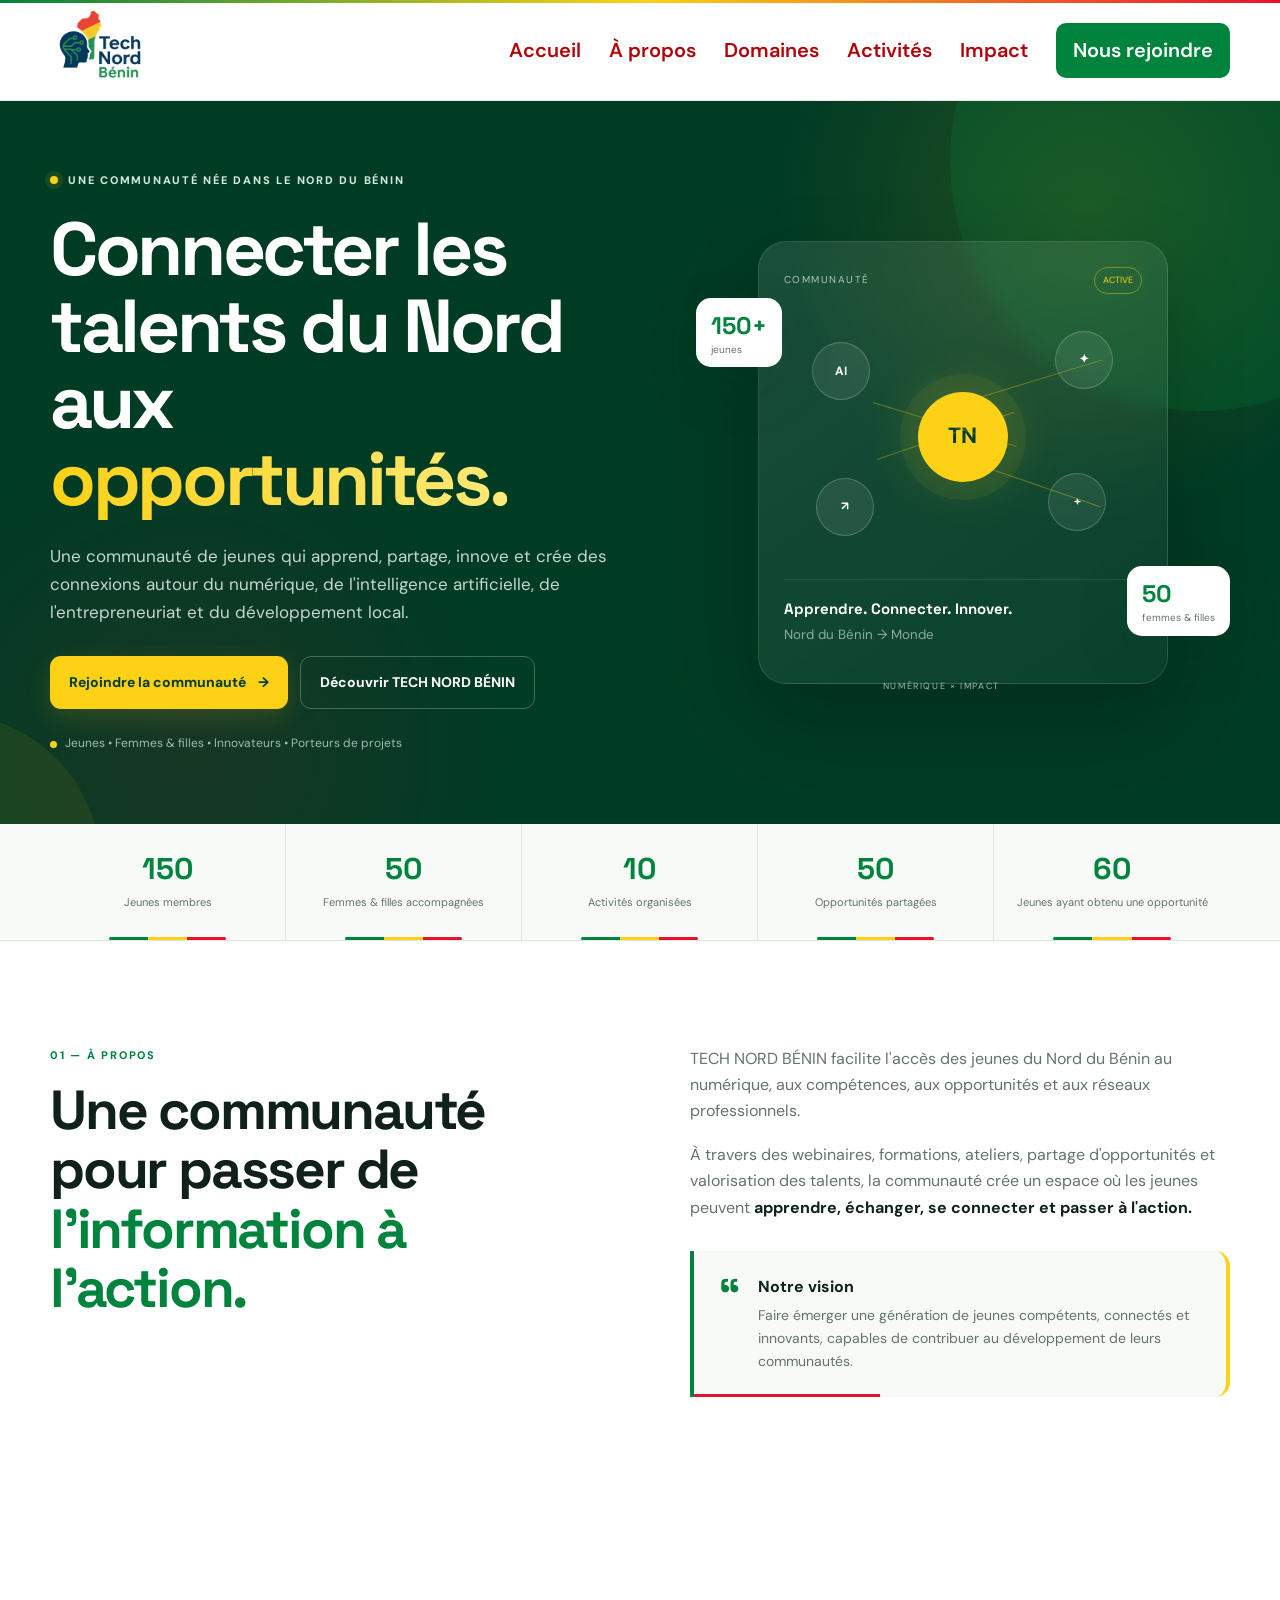
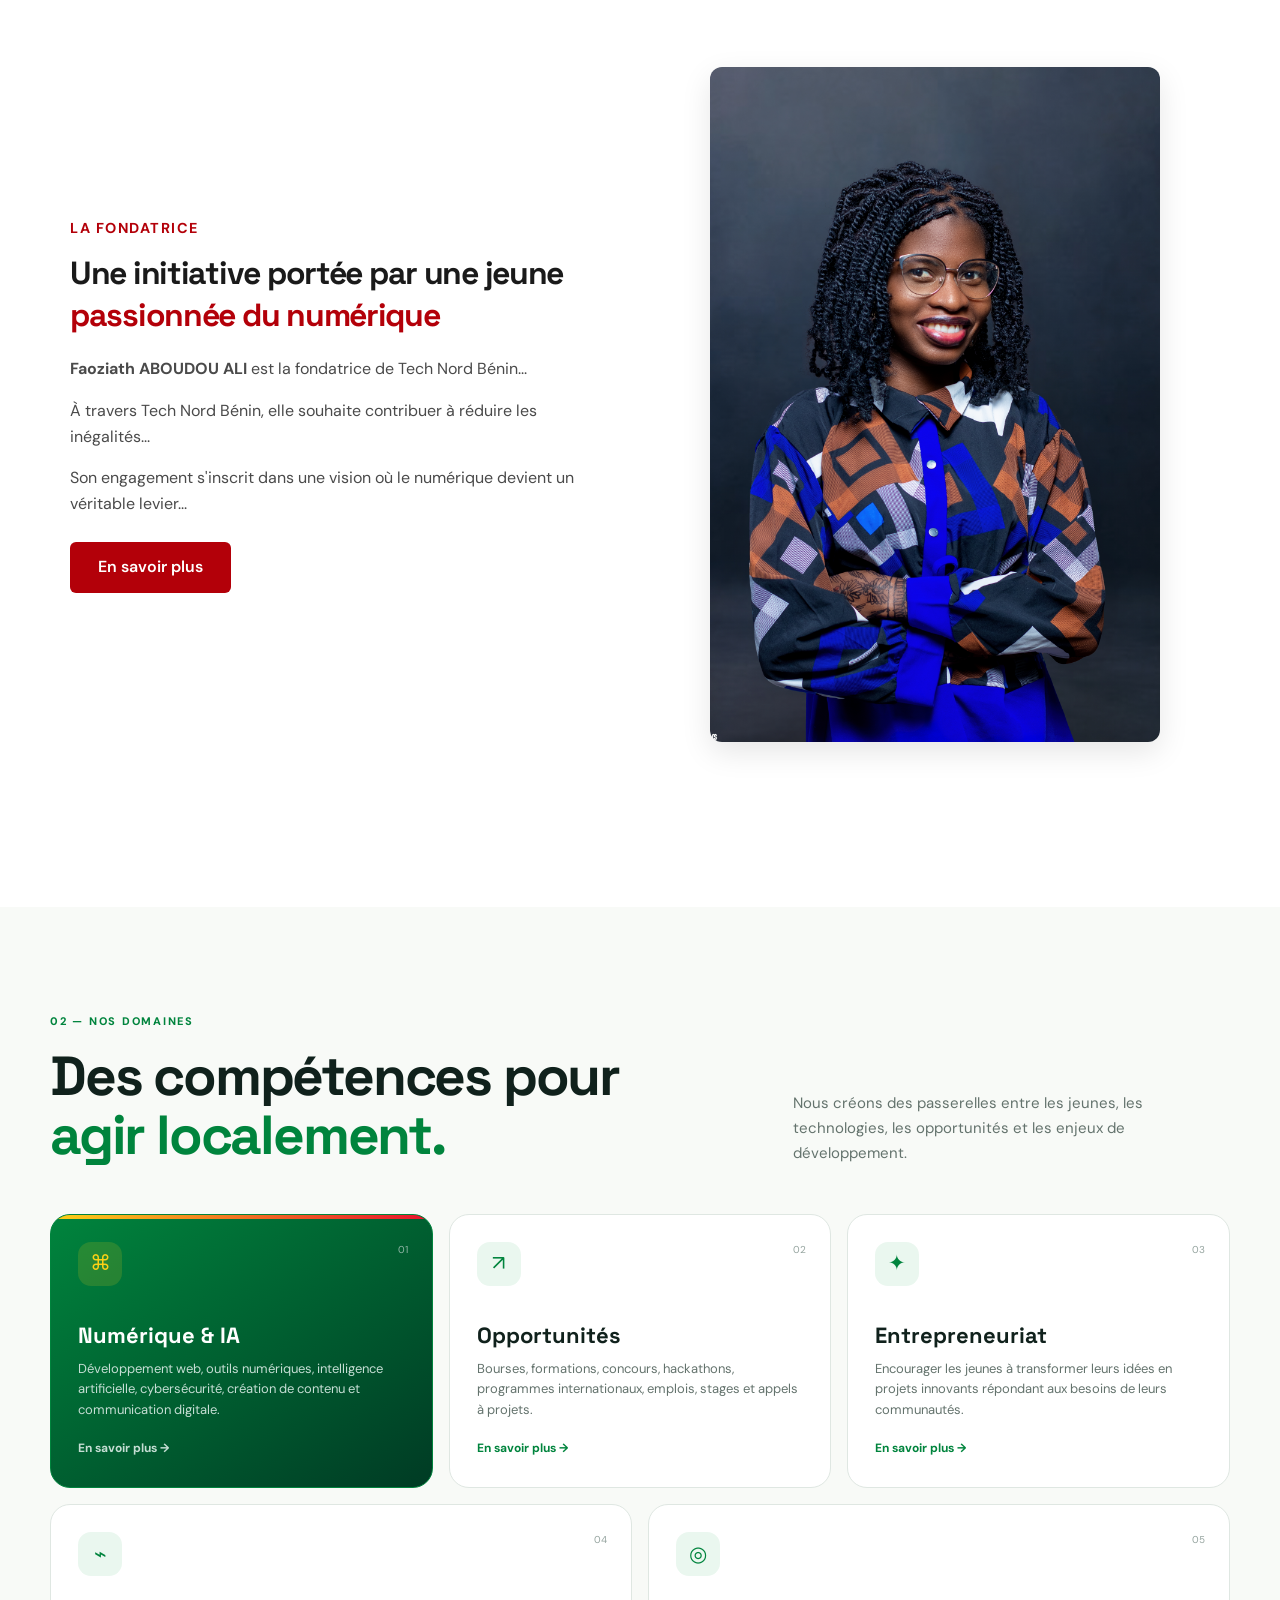
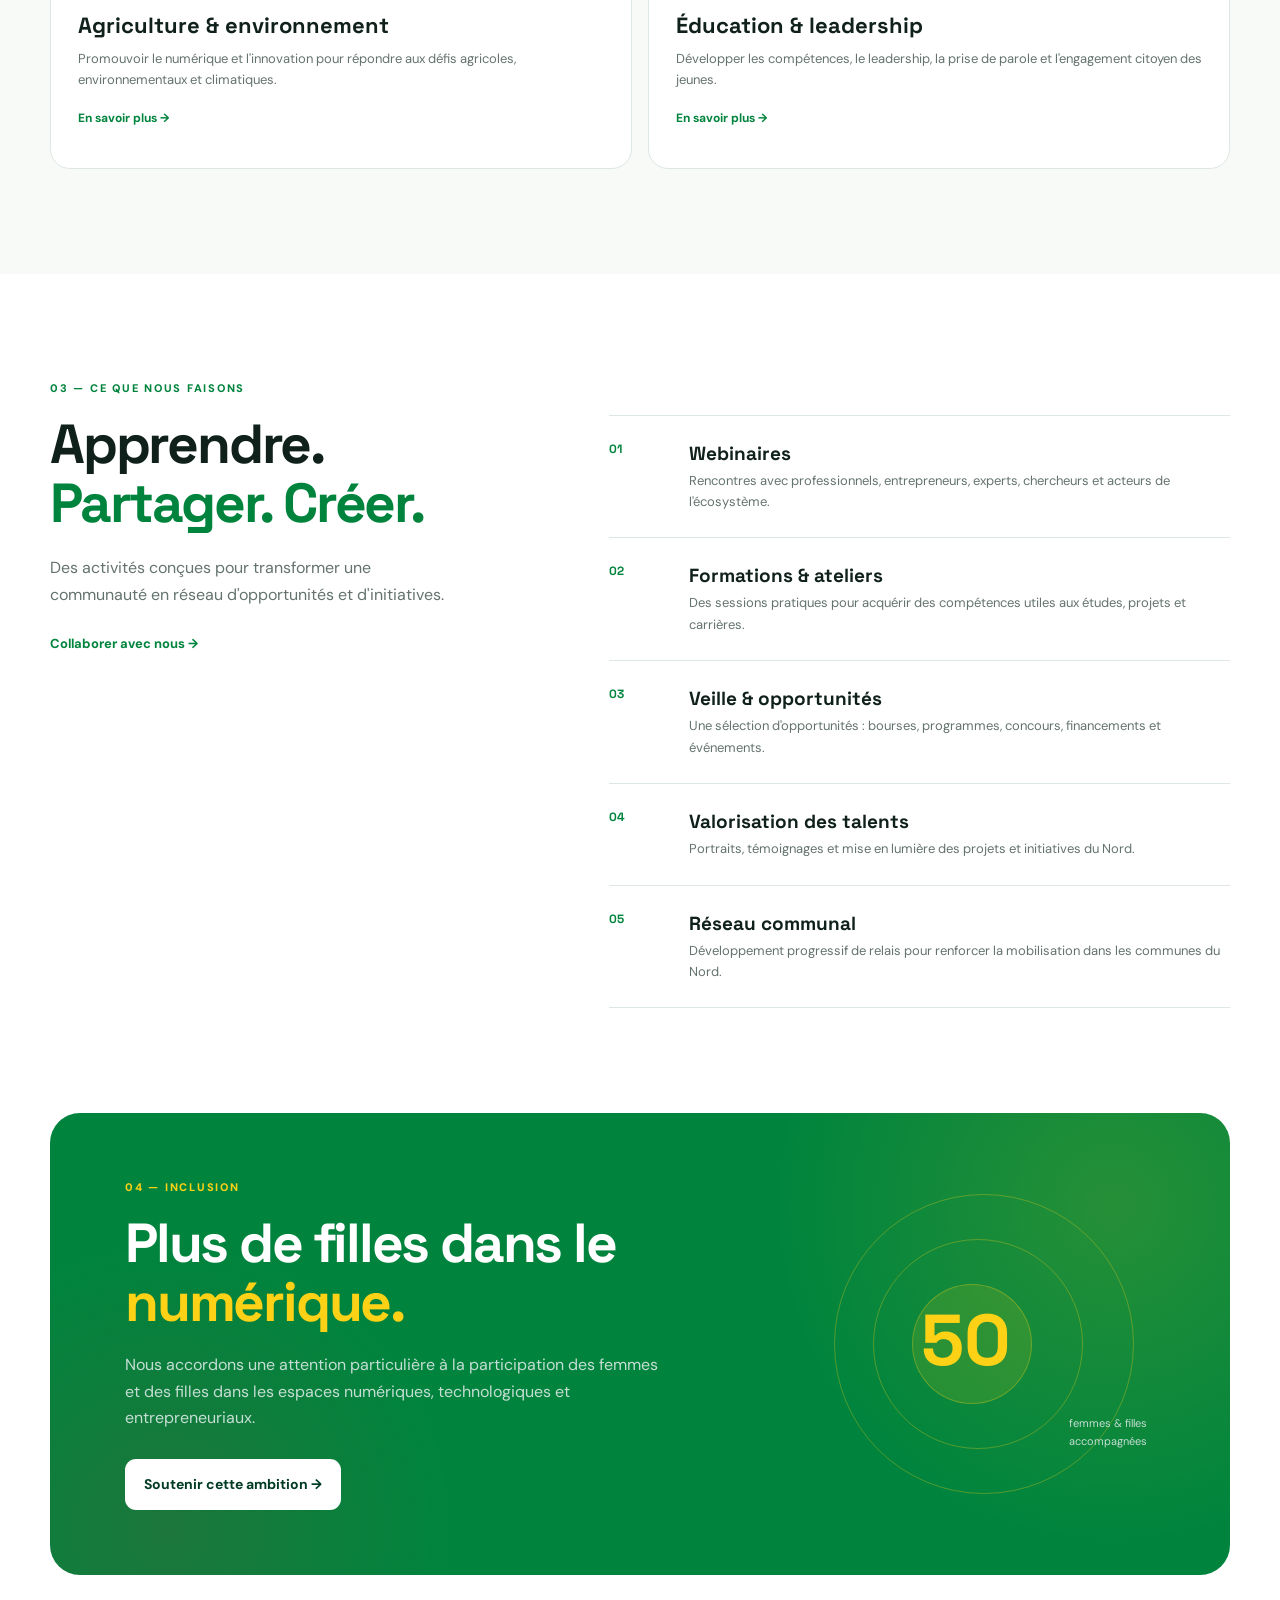
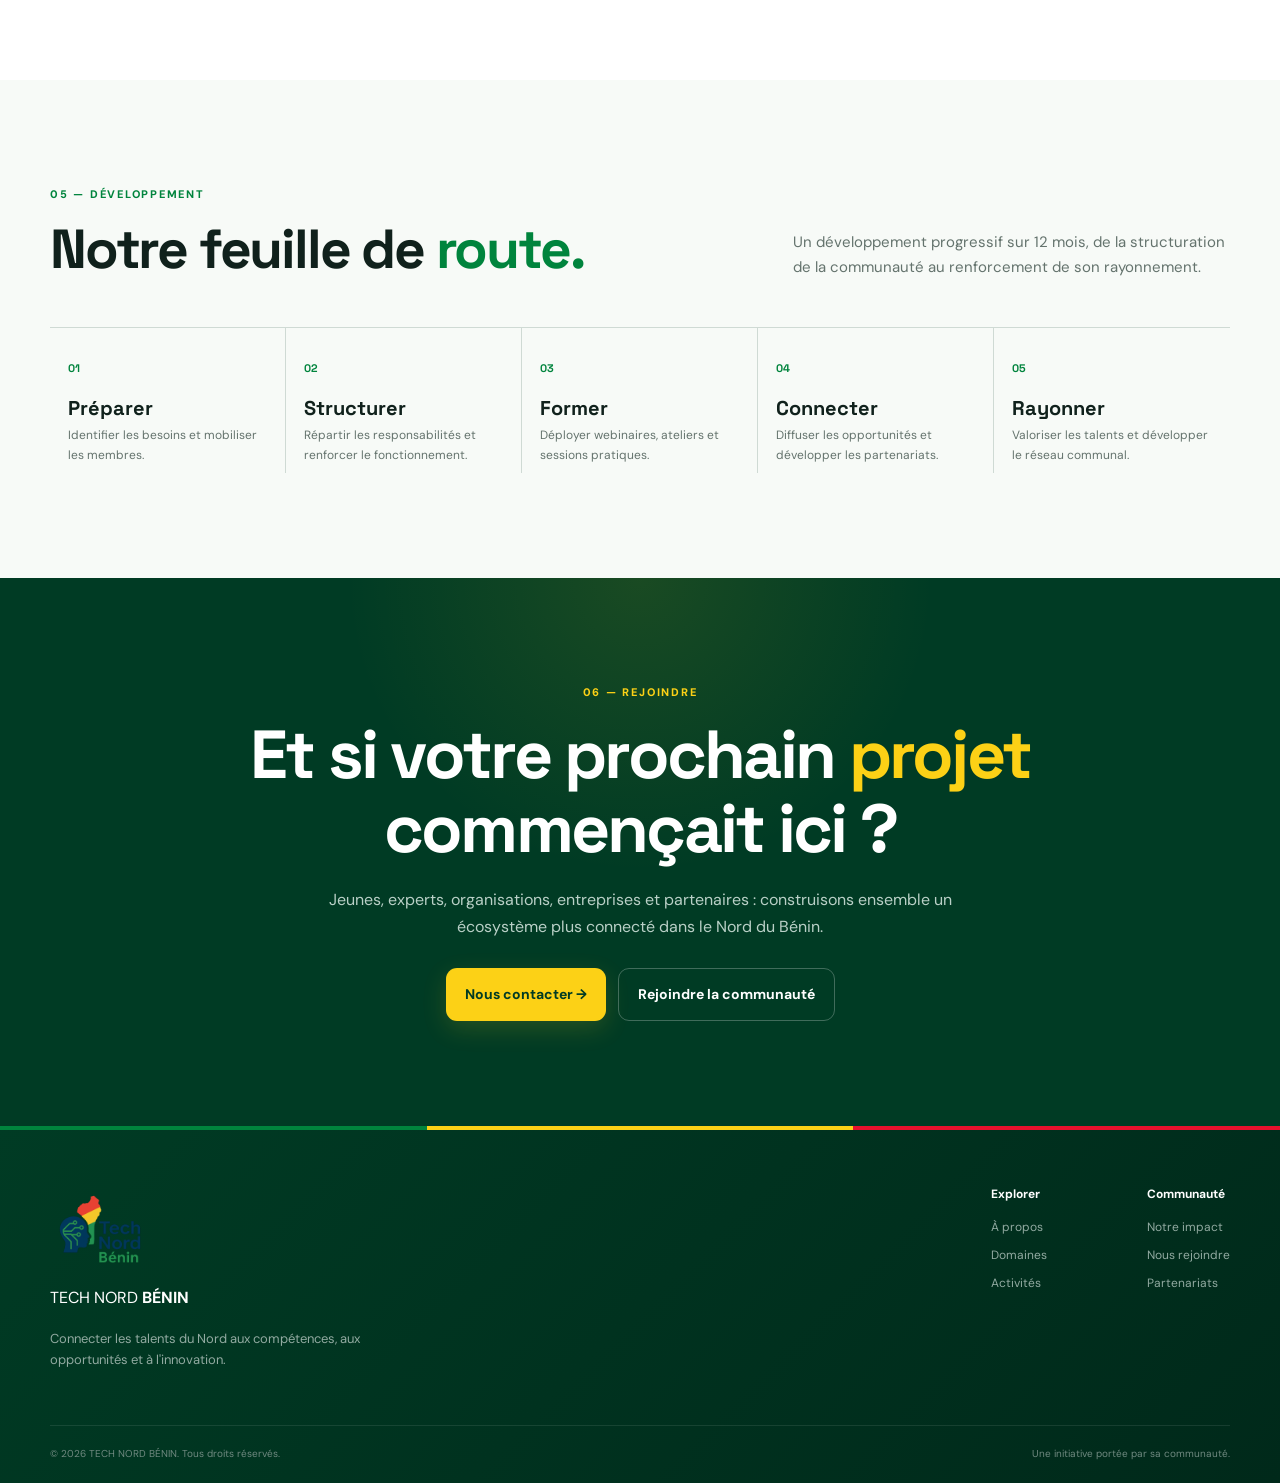
==== commit 722e7f28: "Mise à jour de la structure HTML et ajouts de la section fondatrice" ====
--- a/text.html
+++ b/text.html
@@ -399,16 +399,25 @@
 
 </section>
 
-<!-- FONDATRICE --> <div class="founder-container"> 
-    <div class="founder-content"> <span class="section-tag">LA FONDATRICE</span> 
-        <h2> Une initiative portée par une jeune <span>passionnée du numérique</span> </h2> 
-        <p> <strong>Faoziath ABOUDOU ALI</strong> est la fondatrice de Tech Nord Bénin. Passionnée par le numérique, l'innovation et le développement des jeunes, elle a créé cette communauté afin de contribuer à une meilleure valorisation des talents et des initiatives du Nord du Bénin. </p>
-         <p> À travers Tech Nord Bénin, elle souhaite contribuer à réduire les inégalités d'accès à l'information et aux opportunités, tout en encourageant davantage de jeunes, notamment les filles et les femmes, à s'intéresser au numérique et à l'innovation. </p>
-          <p> Son engagement s'inscrit dans une vision où le numérique devient un véritable levier de développement pour les communautés locales. </p>
-           <a href="#contact" class="about-button"> En savoir plus </a>
-         </div> 
-         <div class="founder-image">
-             <img src="SAVE_20260714_125118.jpg" alt="Faoziath ABOUDOU ALI, fondatrice de Tech Nord Bénin"> </div> </div> 
+<!-- FONDATRICE --> 
+ 
+<!-- =========================================================
+     FONDATRICE
+========================================================= -->
+<section class="section founder">
+    <div class="container founder-container"> 
+        <div class="founder-content"> 
+            <span class="section-tag">LA FONDATRICE</span> 
+            <h2>Une initiative portée par une jeune <span>passionnée du numérique</span></h2> 
+            <p><strong>Faoziath ABOUDOU ALI</strong> est la fondatrice de Tech Nord Bénin...</p>
+            <p>À travers Tech Nord Bénin, elle souhaite contribuer à réduire les inégalités...</p>
+            <p>Son engagement s'inscrit dans une vision où le numérique devient un véritable levier...</p>
+            <a href="#contact" class="about-button">En savoir plus</a>
+        </div> 
+        <div class="founder-image">
+            <img src="SAVE_20260714_125118.jpg" alt="Faoziath ABOUDOU ALI, fondatrice de Tech Nord Bénin"> 
+        </div> 
+    </div> 
 </section>
 
         
